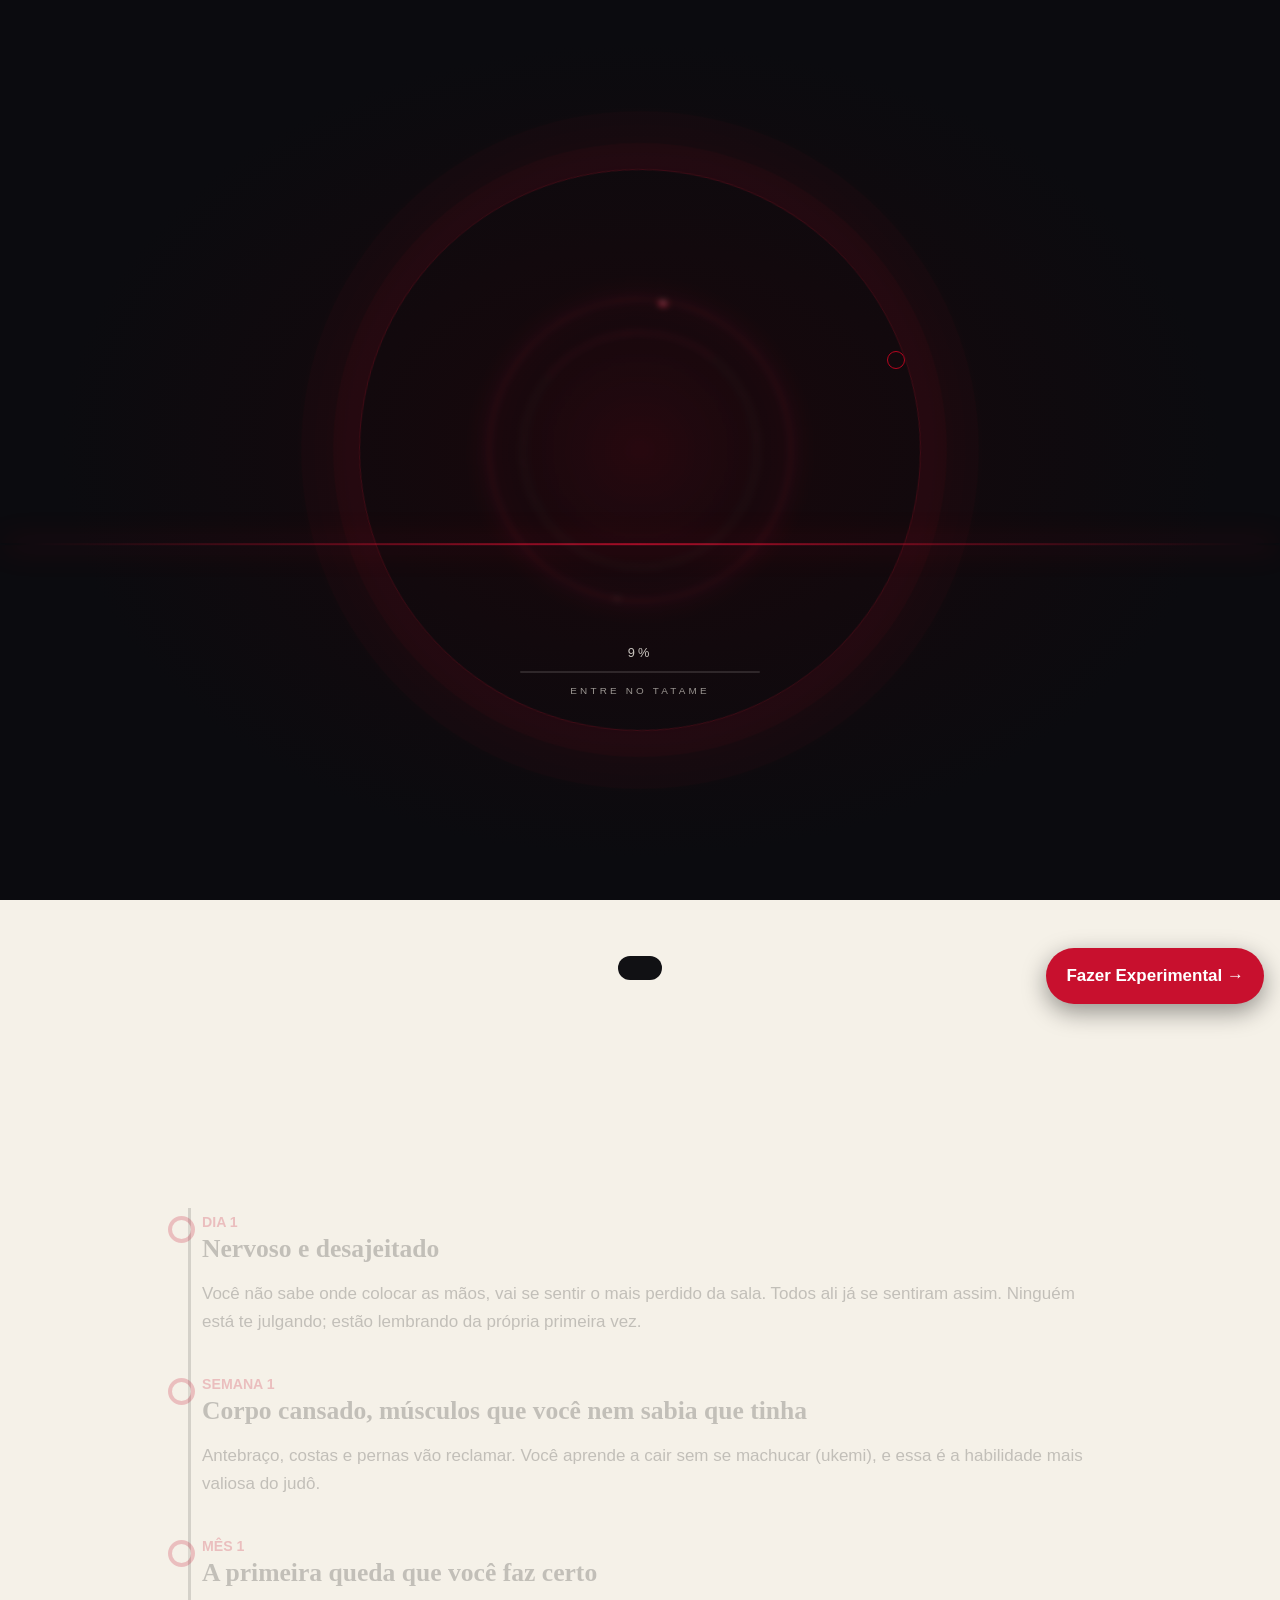
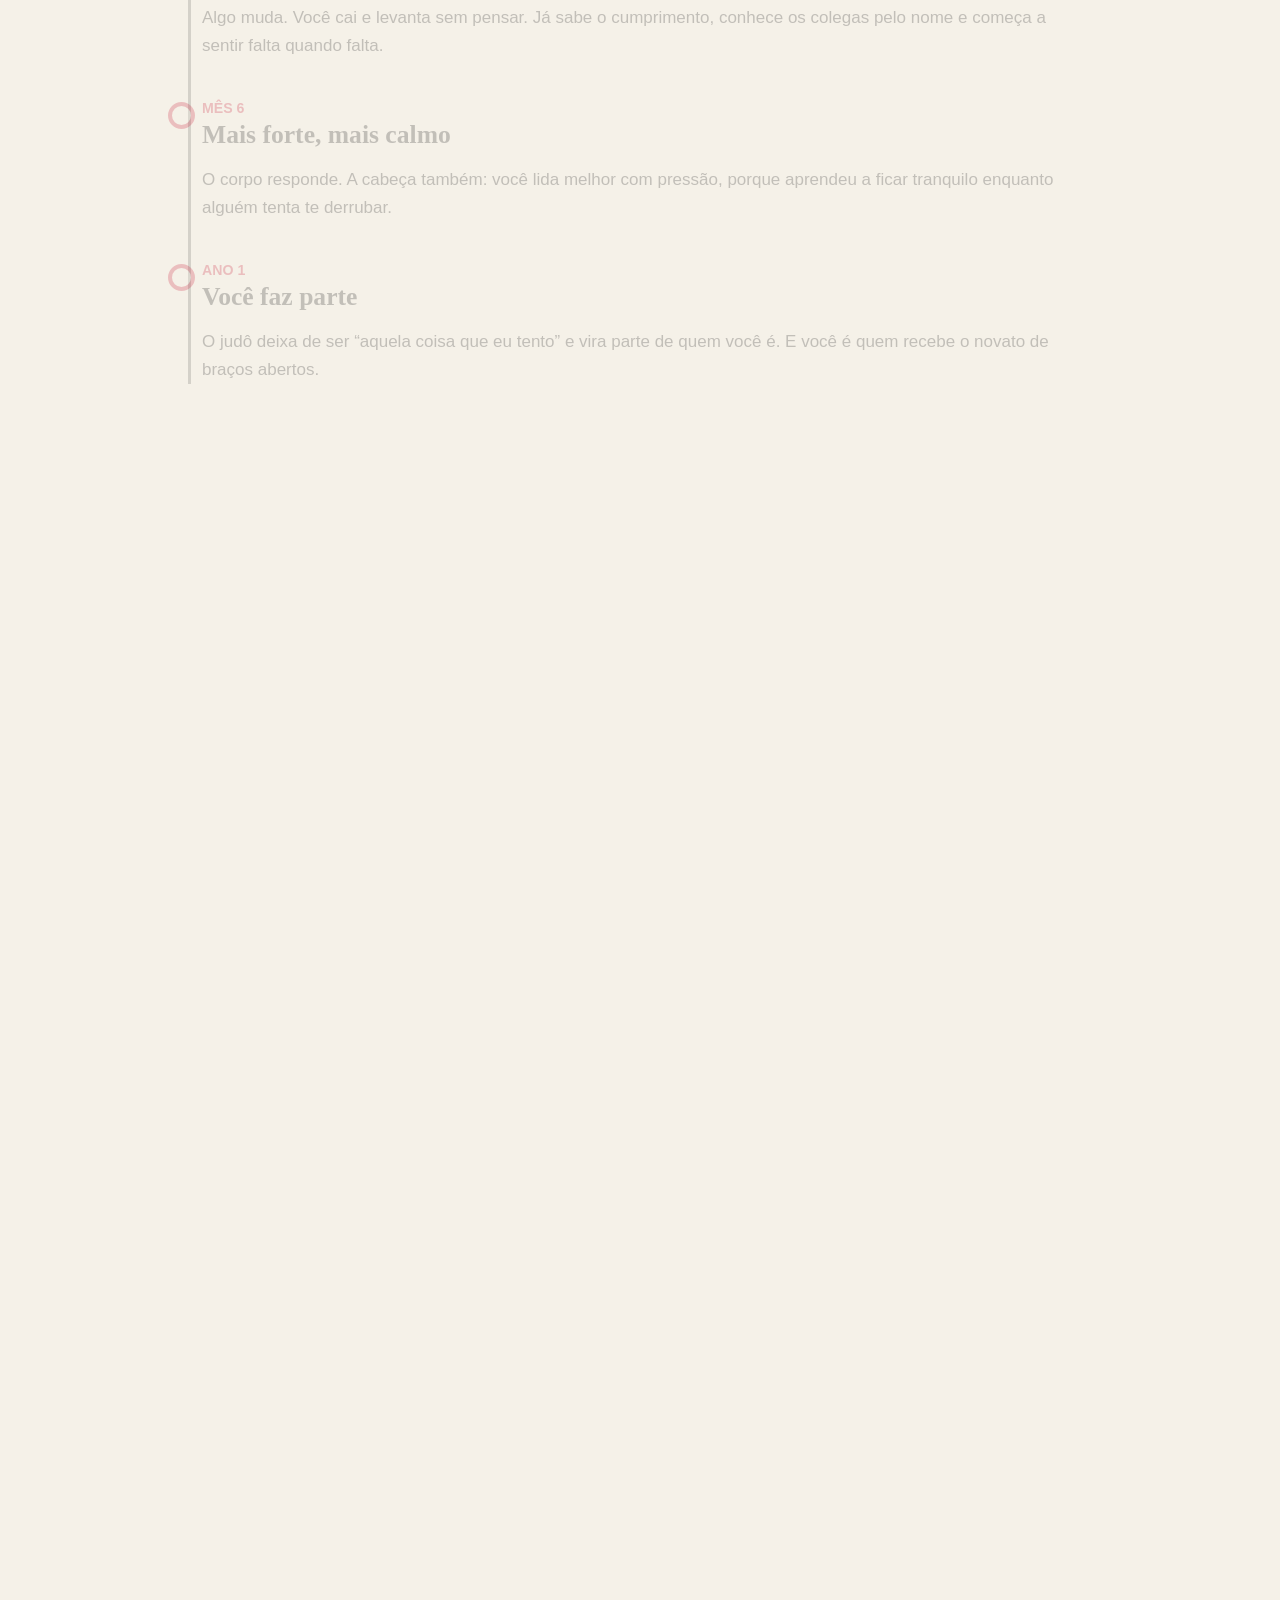
==== index.html @ 436655fd "Add Vercel root entry page" ====
<!doctype html>
<html lang="pt-BR">
<head>
<meta charset="utf-8">
<meta name="viewport" content="width=device-width, initial-scale=1">
<meta http-equiv="refresh" content="0; url=judo-academia.html">
<link rel="canonical" href="judo-academia.html">
<title>Sensei Jose Vitor</title>
</head>
<body>
<p><a href="judo-academia.html">Acessar o site Sensei Jose Vitor</a></p>
</body>
</html>
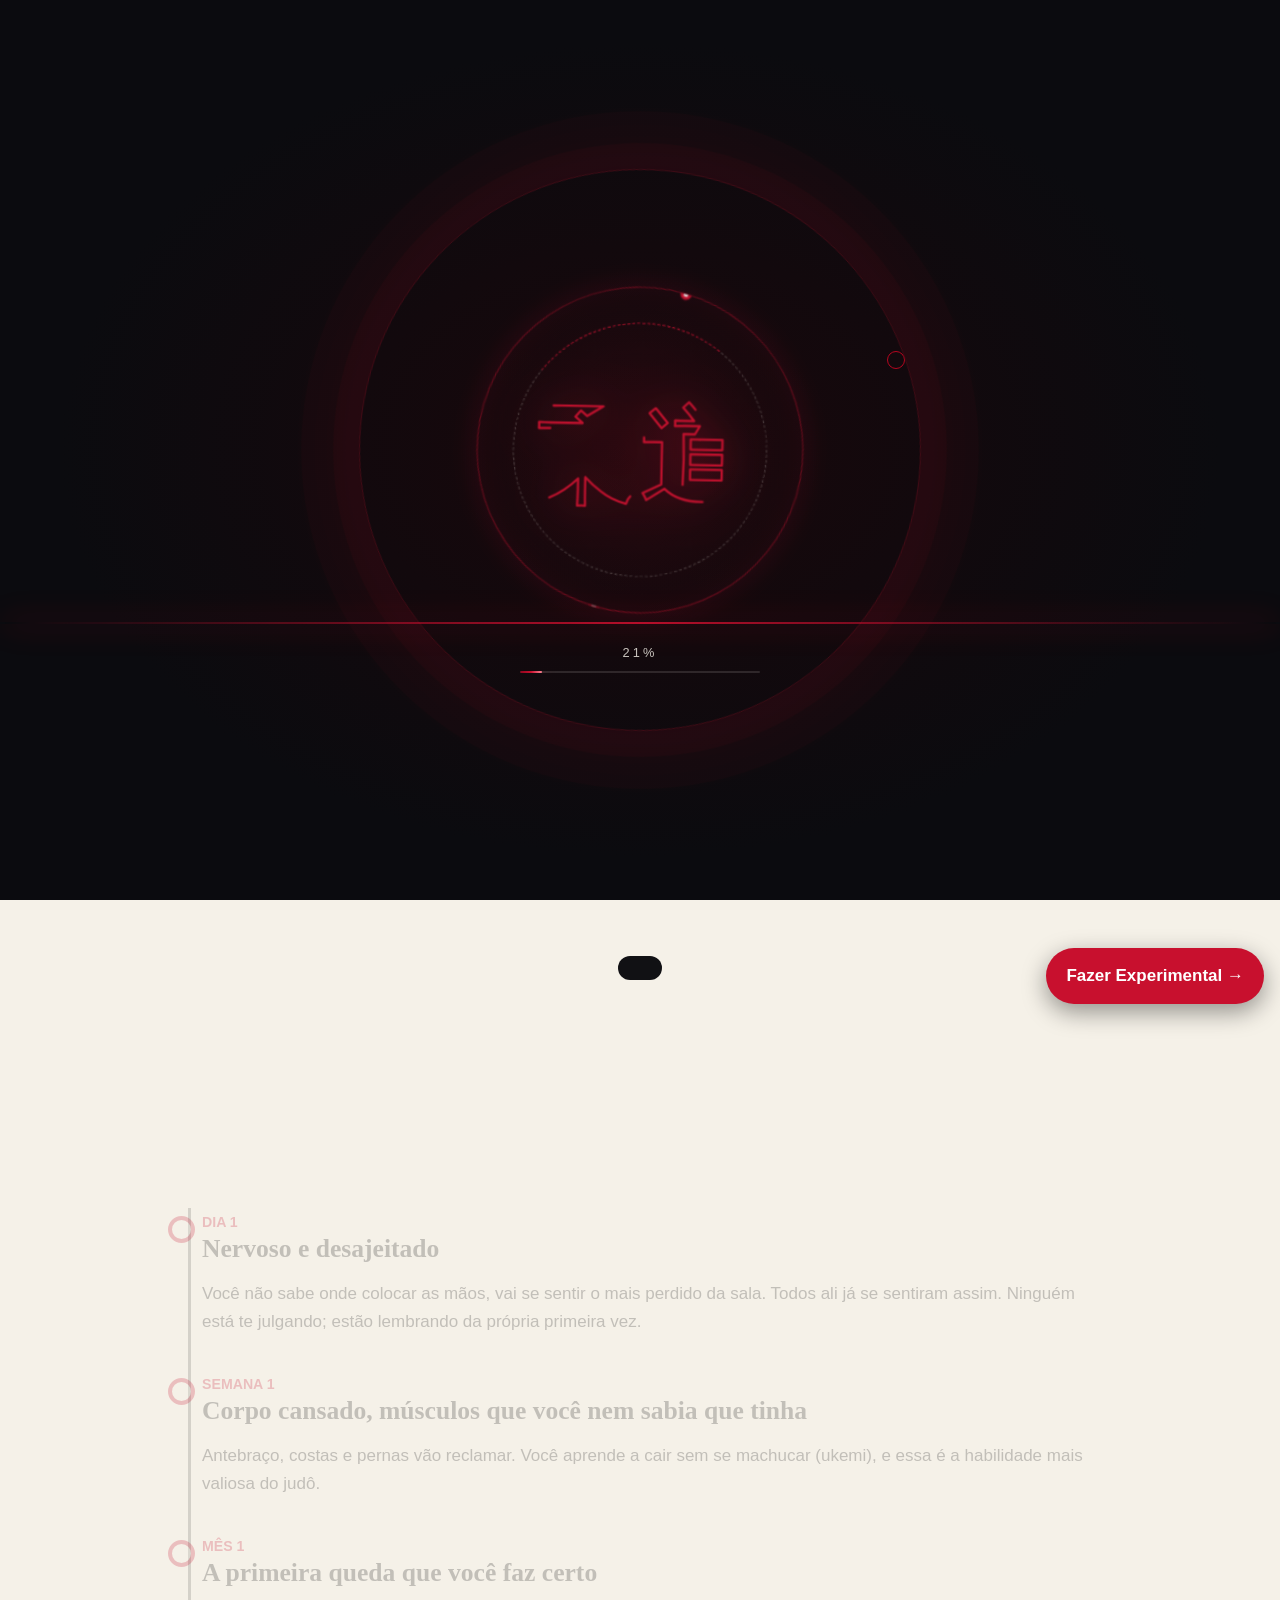
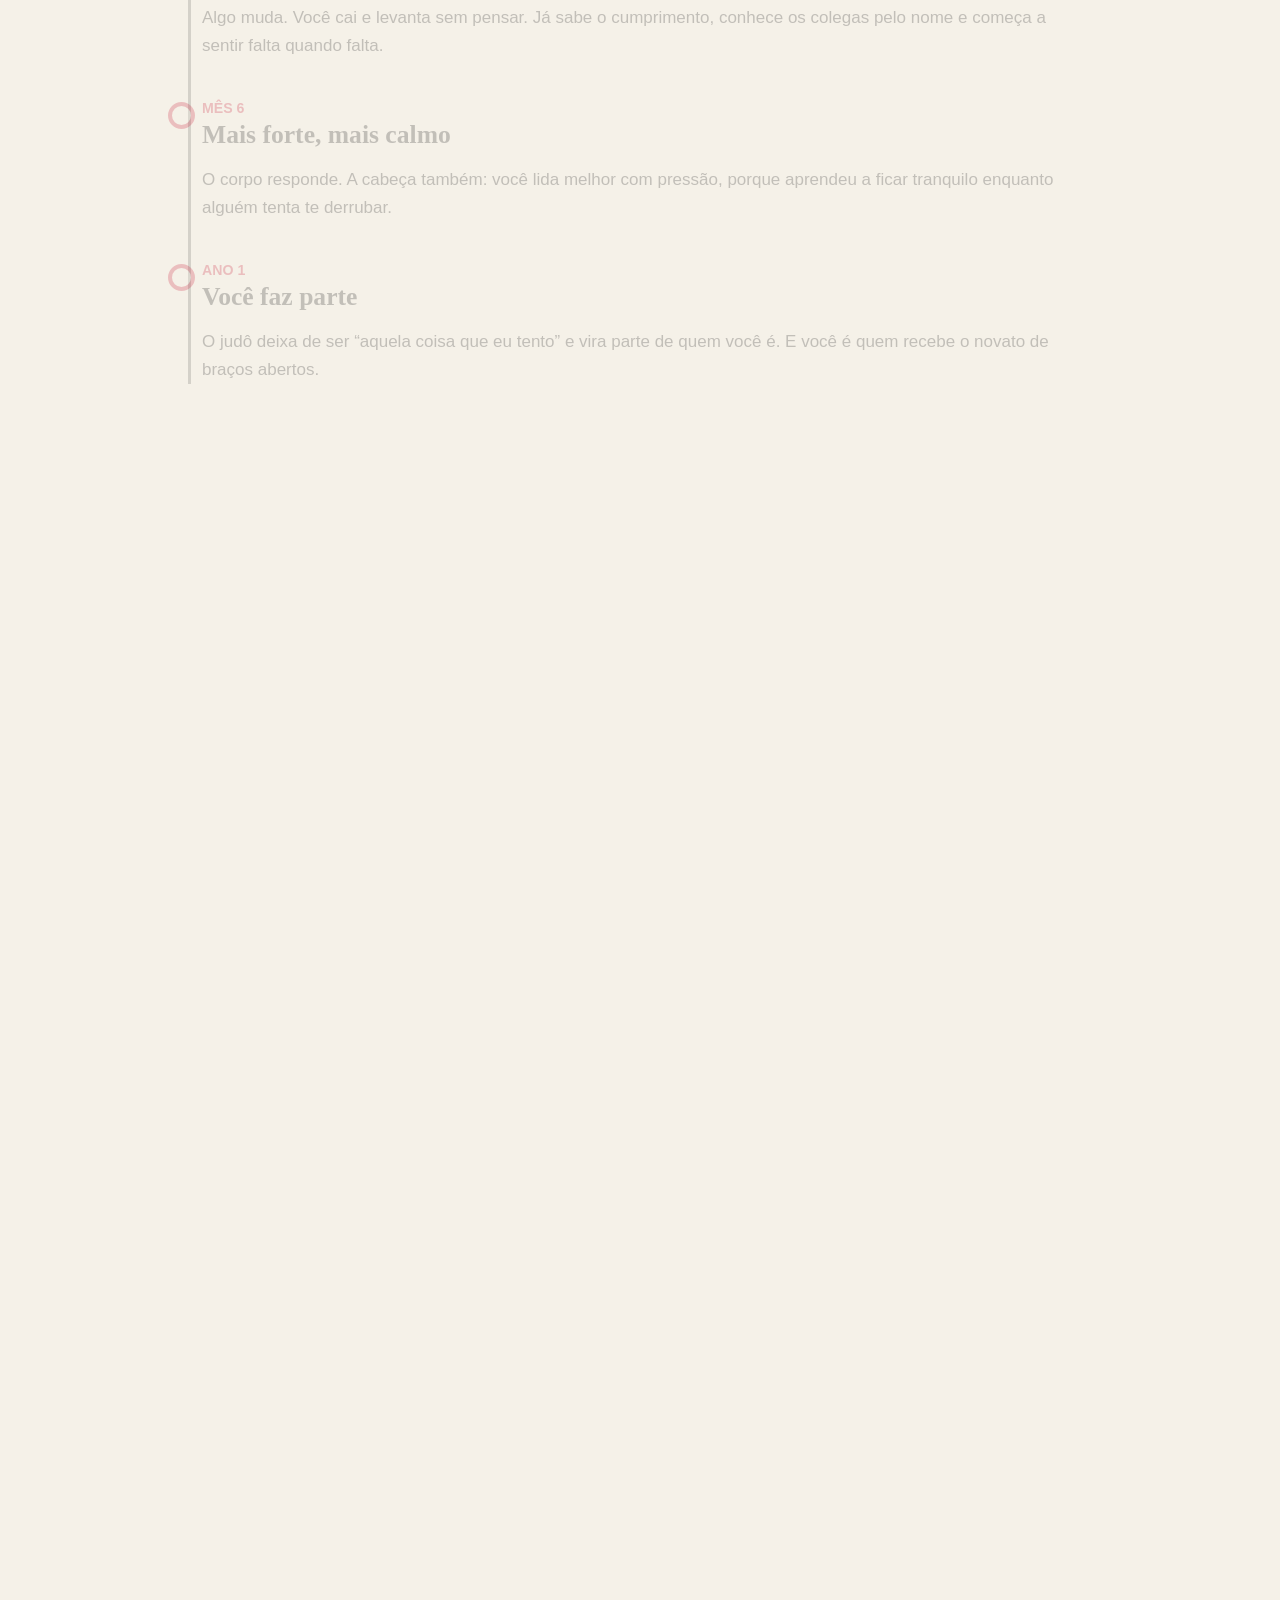
==== commit 232ec6db: "Remove loader caption and accent name" ====
--- a/index.html
+++ b/index.html
@@ -5,9 +5,9 @@
 <meta name="viewport" content="width=device-width, initial-scale=1">
 <meta http-equiv="refresh" content="0; url=judo-academia.html">
 <link rel="canonical" href="judo-academia.html">
-<title>Sensei Jose Vitor</title>
+<title>Sensei José Vitor</title>
 </head>
 <body>
-<p><a href="judo-academia.html">Acessar o site Sensei Jose Vitor</a></p>
+<p><a href="judo-academia.html">Acessar o site Sensei José Vitor</a></p>
 </body>
 </html>
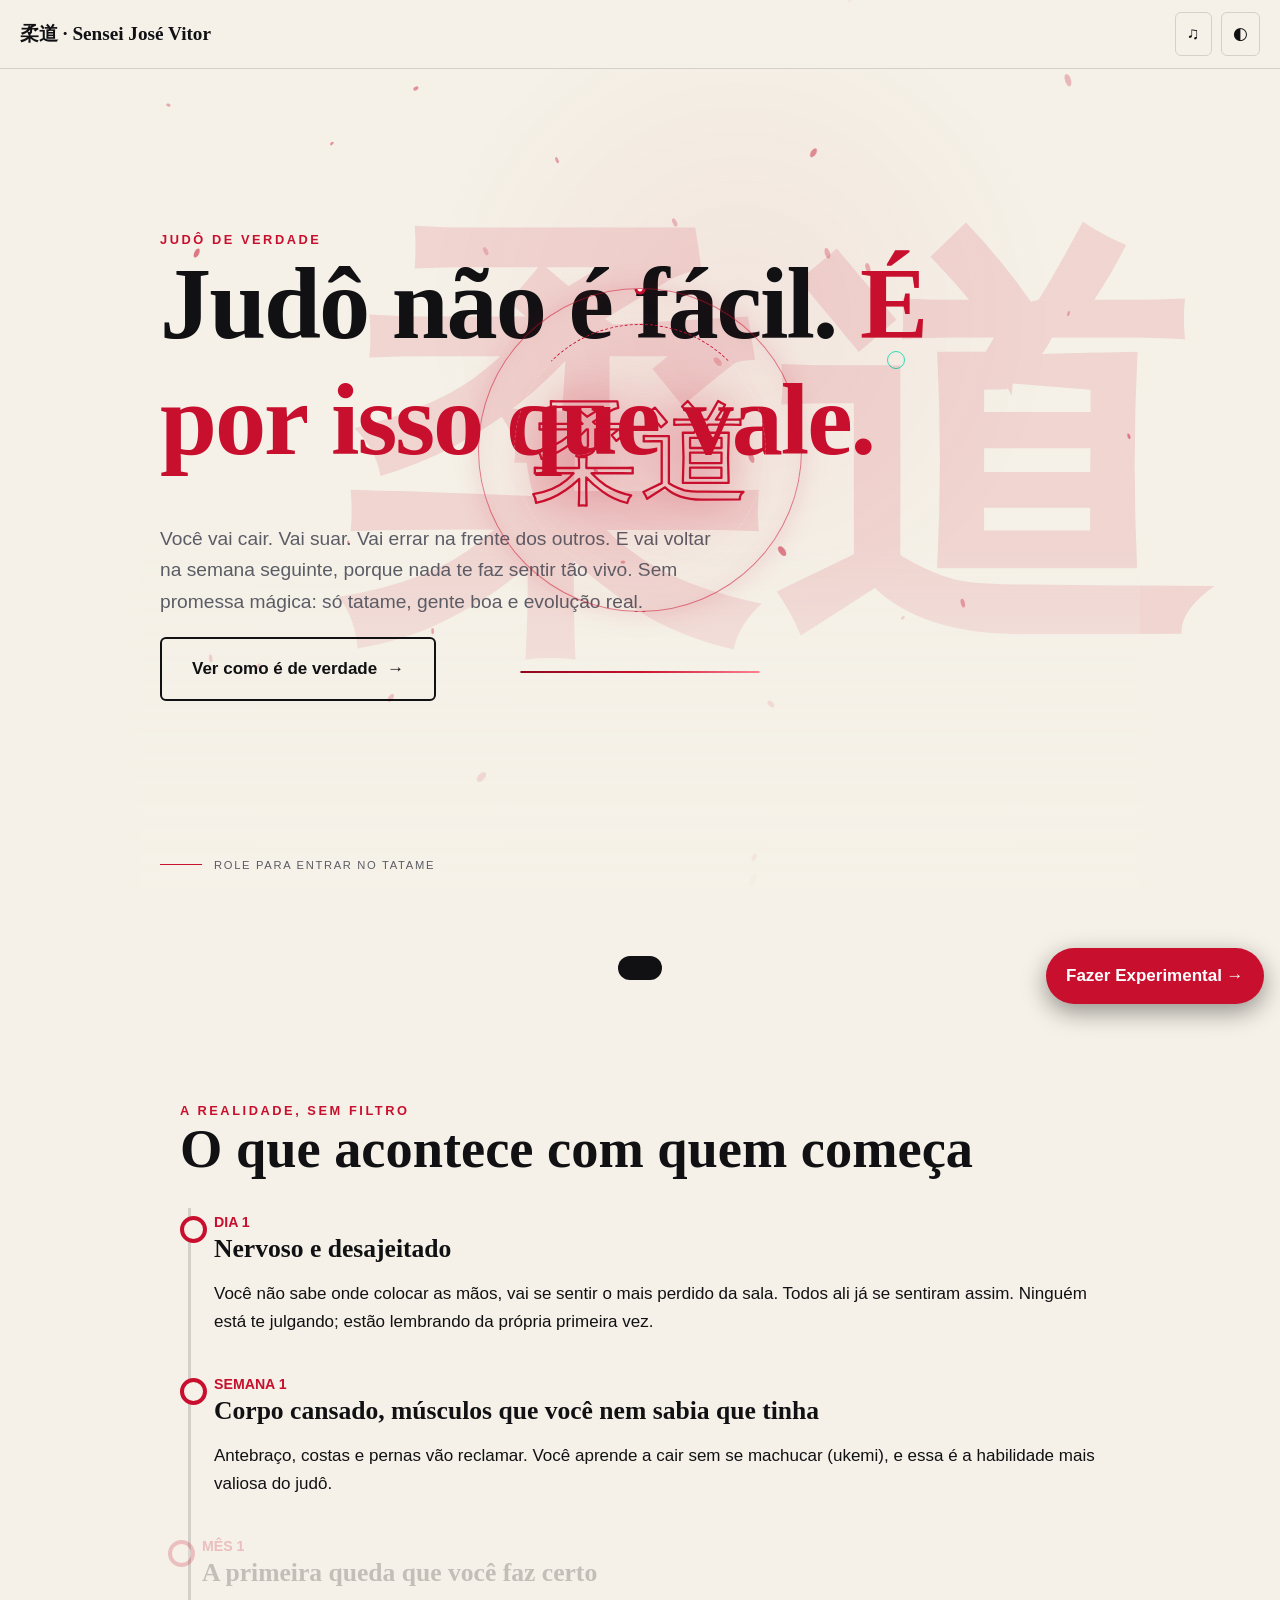
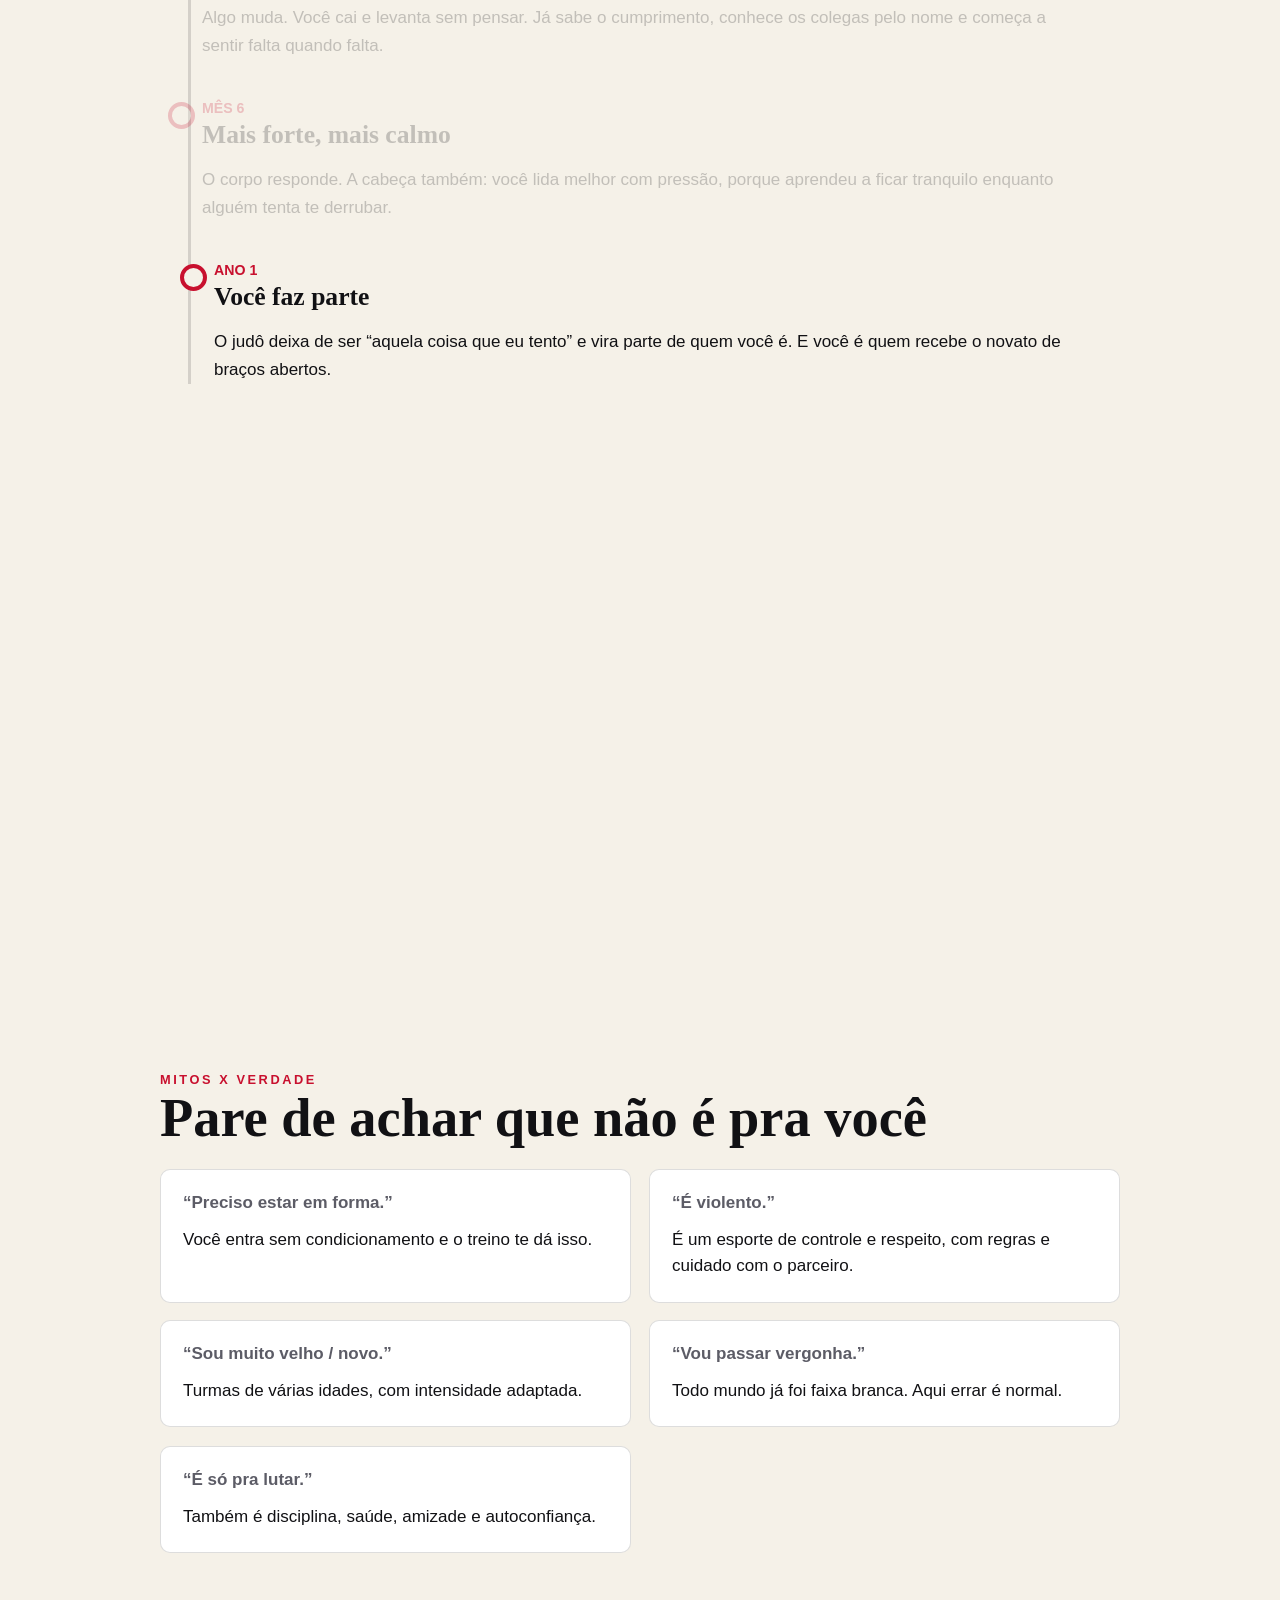
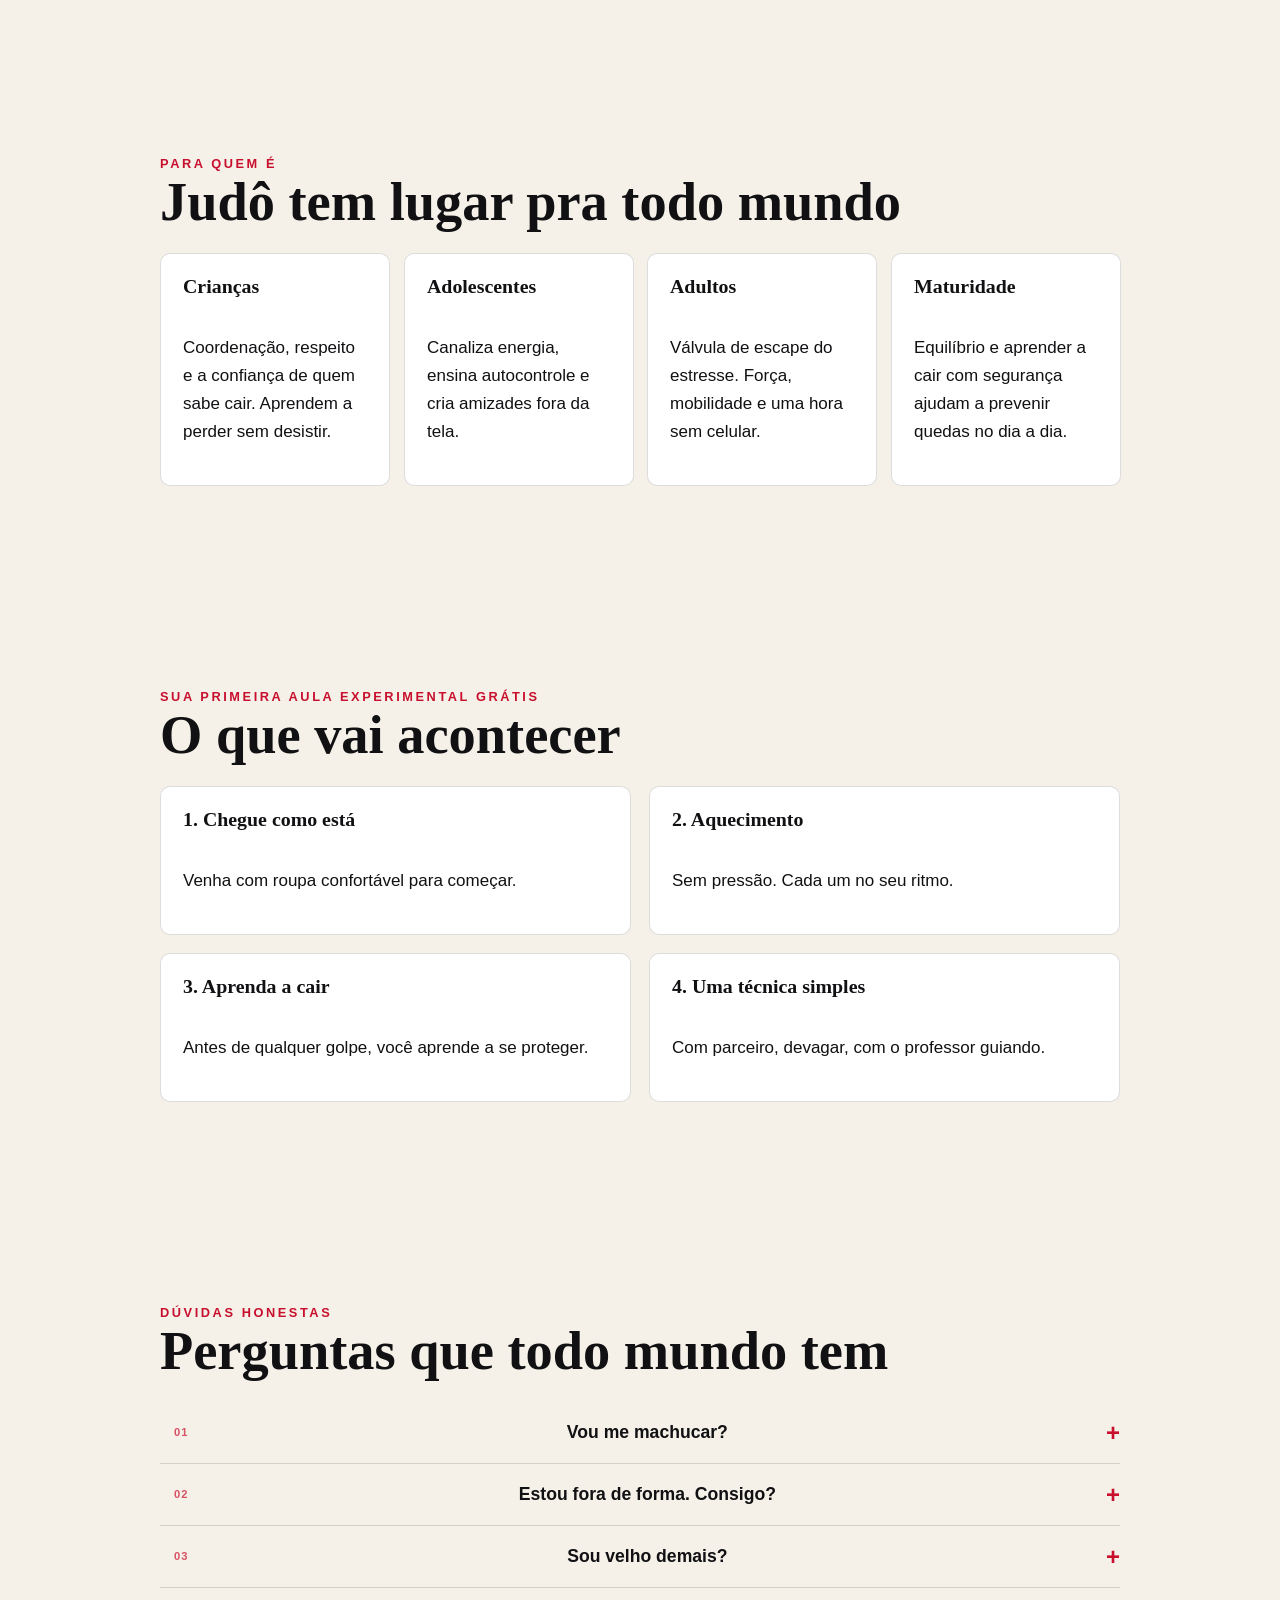
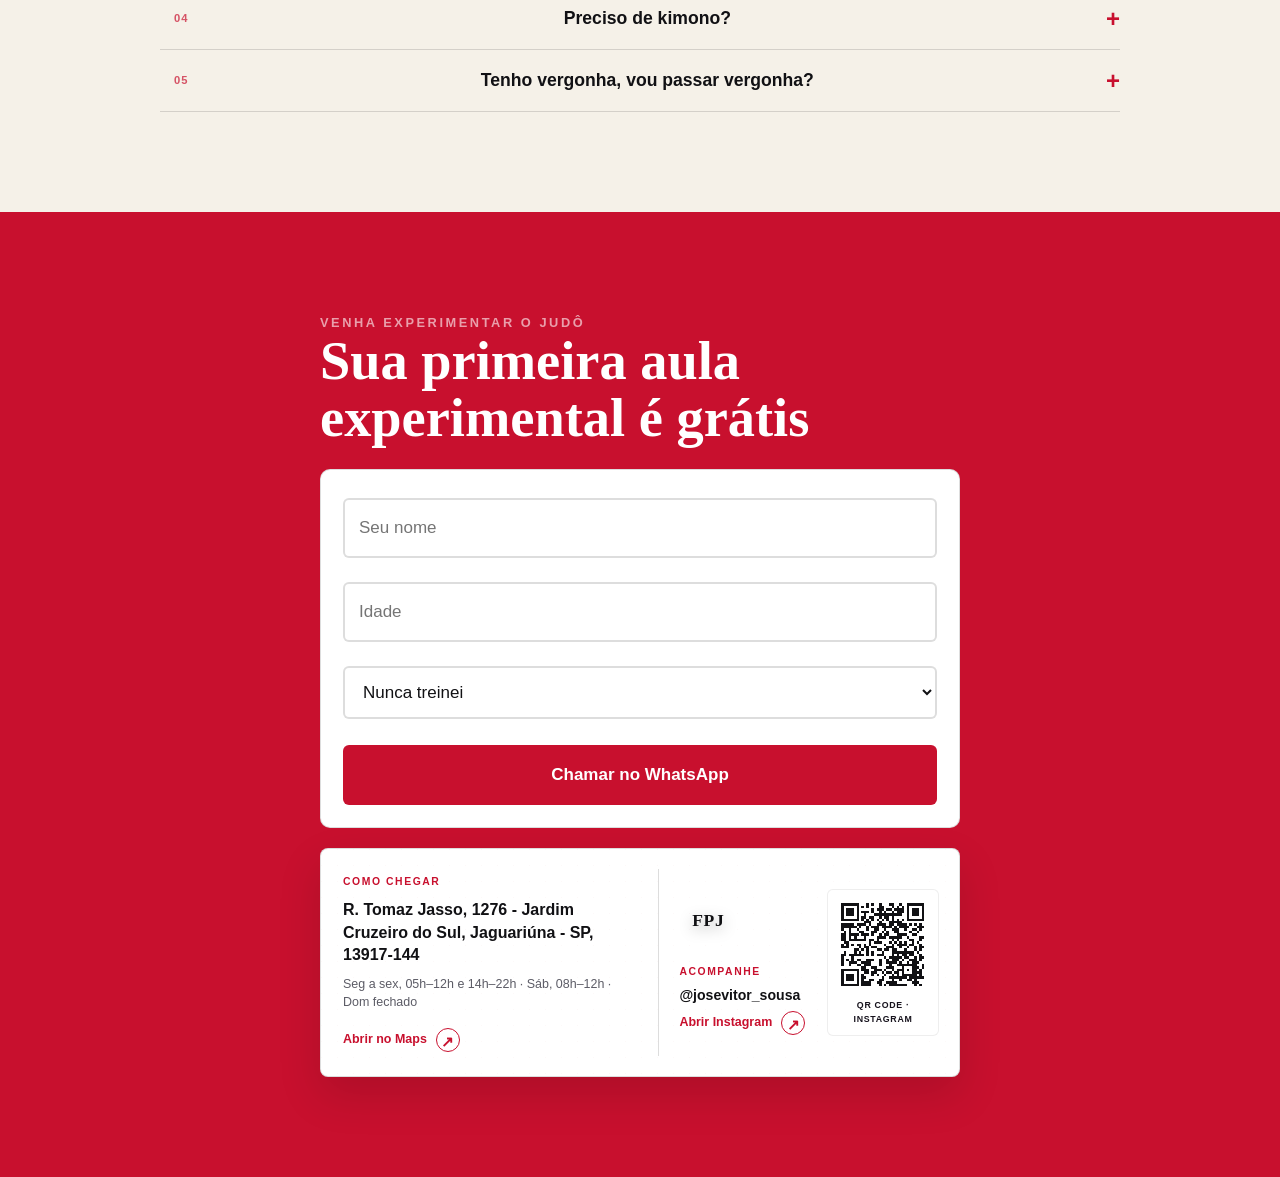
==== commit 58161d83: "Abre o site direto na pagina principal" ====
--- a/index.html
+++ b/index.html
@@ -3,11 +3,10 @@
 <head>
 <meta charset="utf-8">
 <meta name="viewport" content="width=device-width, initial-scale=1">
-<meta http-equiv="refresh" content="0; url=judo-academia.html">
+<script>location.replace('./judo-academia.html');</script>
 <link rel="canonical" href="judo-academia.html">
 <title>Sensei José Vitor</title>
 </head>
 <body>
-<p><a href="judo-academia.html">Acessar o site Sensei José Vitor</a></p>
 </body>
 </html>
